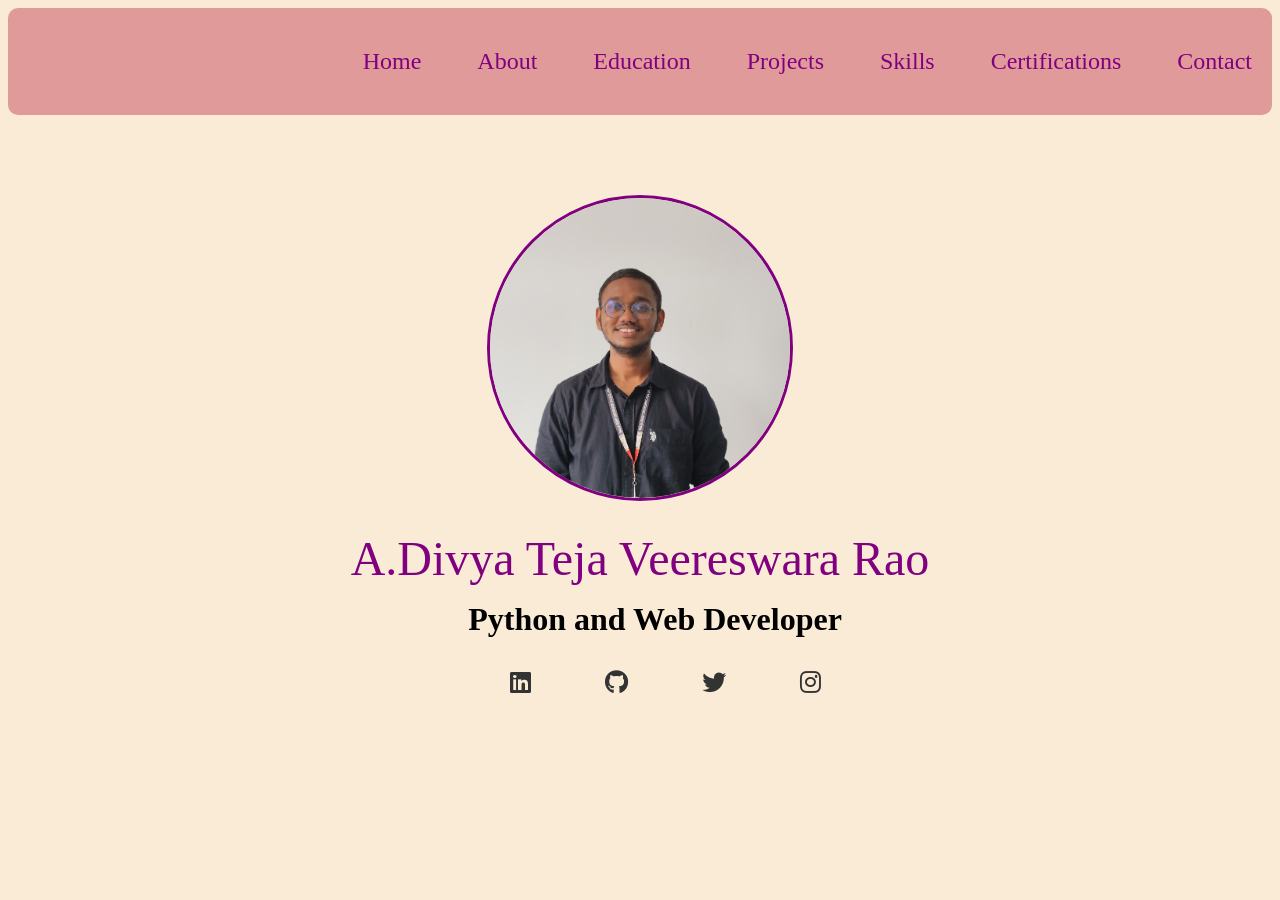
==== index.html @ 7b0cf191 "Add files via upload" ====
<!DOCTYPE html>
<html lang="en">
<head>
    <link rel="stylesheet" href="assets/css/styles.css">
    <link rel="stylesheet" href="https://cdnjs.cloudflare.com/ajax/libs/font-awesome/6.4.0/css/all.min.css"> 
    <meta charset="UTF-8">
    <meta name="viewport" content="width=device-width, initial-scale=1.0">
    <title>Portfolio</title>
</head>
<body>
    <header>
        <div class="links">
            <a href="/index.html">Home</a>
            <a href="/assets/html/about.html">About</a>
            <a href="/assets/html/education.html">Education</a>
            <a href="/assets/html/project.html">Projects</a>
            <a href="/assets/html/skills.html">Skills</a>
            <a href="/assets/html/certifications.html">Certifications</a>
            <a href="/assets/html/contact.html">Contact</a>
        </div>
    </header>

    <div class="image">
        <img src="./assets/img/img5.jpg" alt="Veeresh">
        <p id="name" >A.Divya Teja Veereswara Rao</p>
        <p id="start">Python and Web Developer</p>

        <!-- Social Media Icons -->
        <div class="social-icons">
            <a href="https://www.linkedin.com/in/adike-divya-teja-veereswara-rao-bb1bb0335/" target="_blank"><i class="fab fa-linkedin"></i></a>
            <a href="https://github.com/adikeveeresh" target="_blank"><i class="fab fa-github"></i></a>
            <a href="https://x.com/Aveeresh620628?t=LAhXcvhkvrmgzsROewZAlQ&s=09" target="_blank"><i class="fab fa-twitter"></i></a>

            <a href="https://www.instagram.com/veeresh_2205/?hl=en" target="_blank"><i class="fab fa-instagram"></i></a>
        </div>
    </div>
</body>
</html>
---- assets/css/styles.css ----
.links{
    
    padding-top: 20px;
    text-decoration: none;
    font-size: 1.5rem;
    padding-bottom: 20px;
    margin-left: auto;
    font-weight: 400;
    
    
}
a{
    padding-left: 50px;
    text-decoration: none;
    color: purple;
}
a:hover{
    color: rgb(9, 41, 222);
    font-size: larger;
    text-decoration: underline;
}
img{
    width: 300px;
    height: 300px;
    border-radius: 50%;
    margin: auto;
    border: 3px solid purple;
    object-fit: cover;
    
}
#name{
    text-decoration: none;
    padding-top: 30px;
    font-family: 'Times New Roman', Times, serif;
    font-size: 3rem;
    color: purple;
    font-weight:lighter;
    margin-bottom: 0px;
    margin-top: 0px;
   

}
.image{
    display: flex;
    flex-direction: column;
    text-align: center;
    margin-top: 80px;
}
body{
    background-color: antiquewhite;
}
#start{
    text-align: center;
    font-size: 2rem;
    margin-top: 15px;
    font-weight: bold;
    margin-left: 30px;
    
}
header{
    
    background-color: rgb(225, 154, 154);
   display: flex;
    padding: 20px;
    border-radius: 10px;
}
p::selection{
    color: red;
}
.social-icons a {
    margin: 0 10px;
    font-size: 24px;
    color: #333;
    transition: color 0.3s ease;
}

.social-icons a:hover {
    color: #0077b5; /* Change this per platform if you'd like */
}
#myimg{
    width: 300px;
    height: 400px;
    border-radius: 5px;
    margin: 80px;
    margin-right: 0px;
    border: none;
}

    

#intro{
    padding-top: 80px;
    font-weight: lighter;
    font-size: 1.5rem;
    
    text-align: justify;
    padding-right: 80px;
    
}
.arrow{
    color: green;
    font-weight: 900;
    font-size: 2rem;
}
.details{
    text-align: justify;
}
.detail{
    font-size: 2rem;
}
.value{
    font-size: 1.3rem;
    font-weight: lighter;
}
.hello{
    display: block;
    text-align: justify;
    margin-top: 0px;
    padding-left: 30px;
}
main{
    display: flex;
}
#clglogo{
    margin-top: 0px;
    width: 400px;
    height: 200px;
    border-radius: 0px;
}
.education1{
    background-color: rgb(33 37 41);
    margin-top: 20px;
    border: 3px solid black;
    width: 405px;
    color: white;
}
#edu{
    display: flex;
    padding: auto;
    gap: 50px;
    
}
.branch{
    font-size: 1.5rem;
    text-align: left;
    padding-left: 10px;
    margin-top: 0px;
    padding-top: 0px;
    margin-bottom: 0px;

}

ul{
    text-align: left;
    padding-left: 20px;
    padding-top: 0px;
    font-size: 1.2rem;
    margin-top: 10px;
}
#branch2{
    font-size: 1.5rem;
    padding-left: 10px;
    margin-top: 10px;
    margin-bottom: 0px;
}
h3{
    margin-top: 10px;
    padding-left: 10px;
    margin-bottom: 0px;
}
@media(max-width:400px){
    #edu{
        flex-direction: column;
    }
    .links{
        display: grid;
        grid-template-columns: (3,fr);
    }
    #abc{
        flex-direction: column;
        justify-content: center;
    }
}
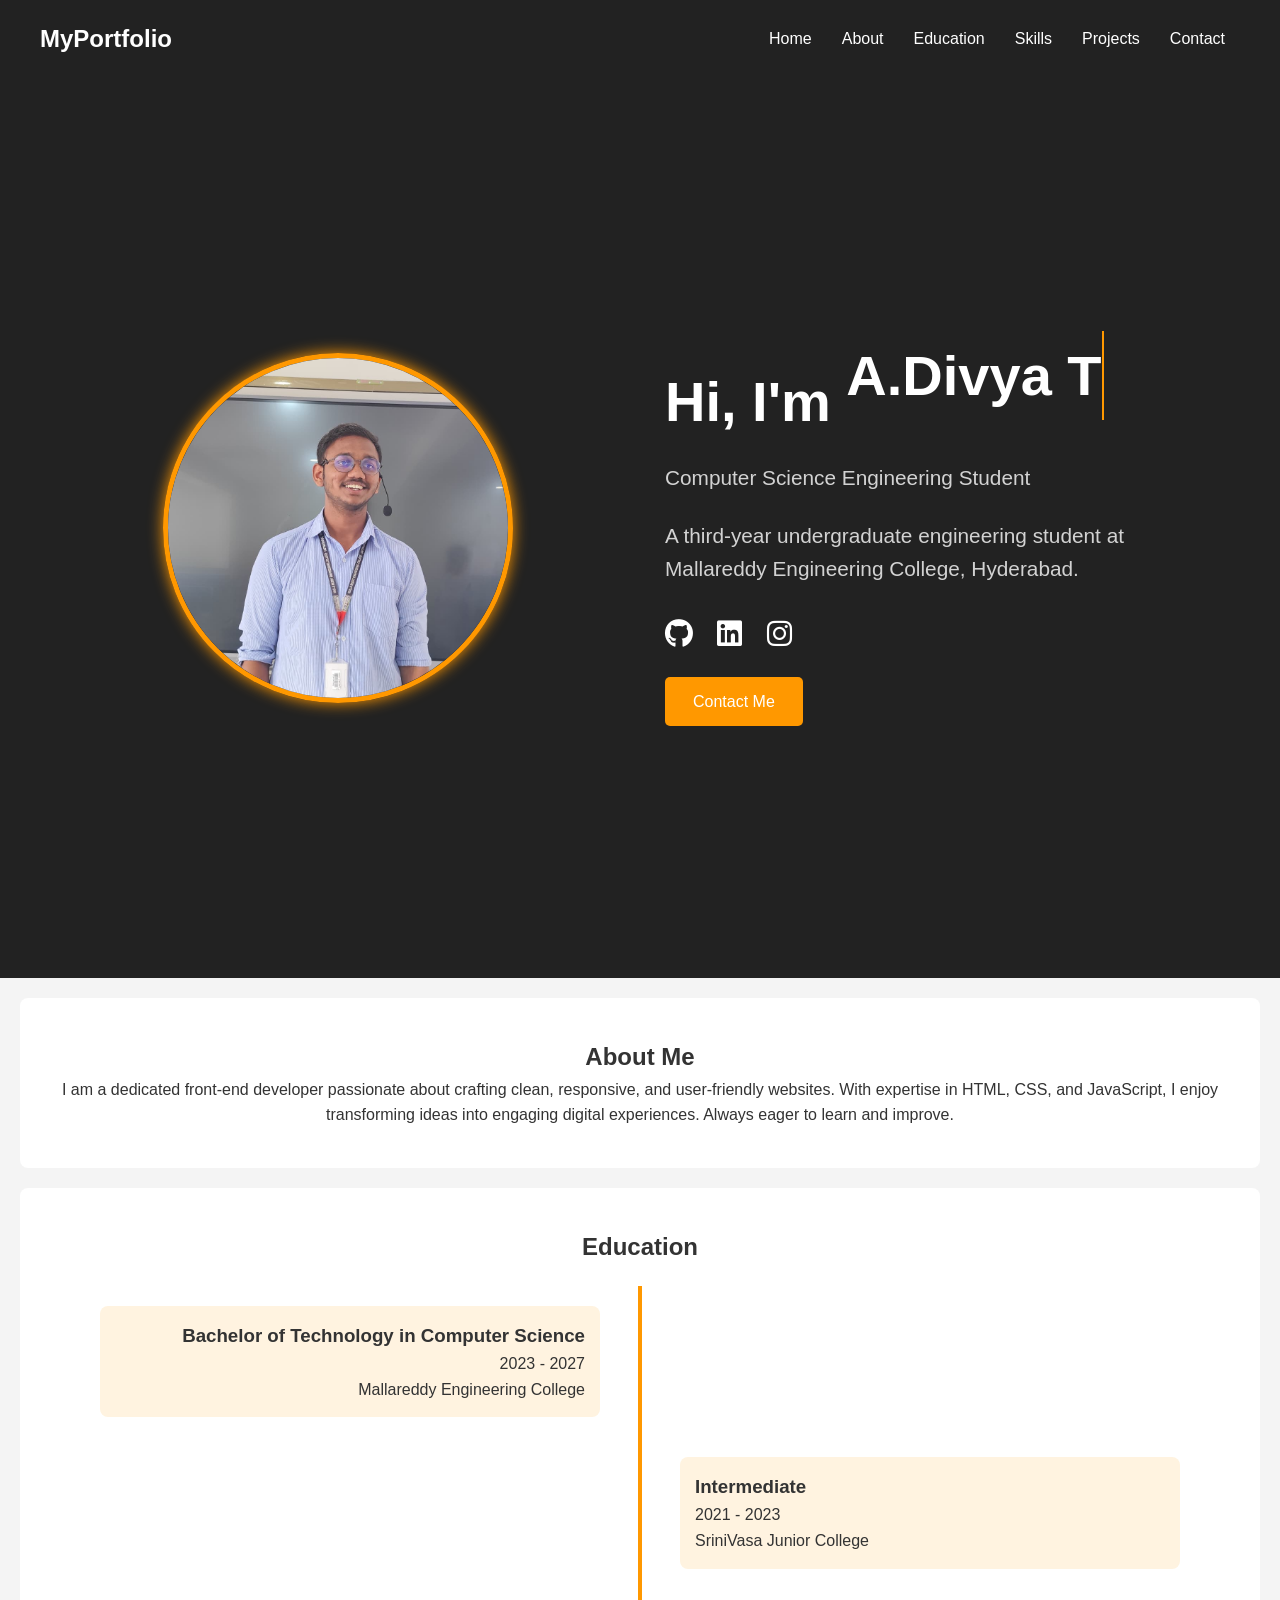
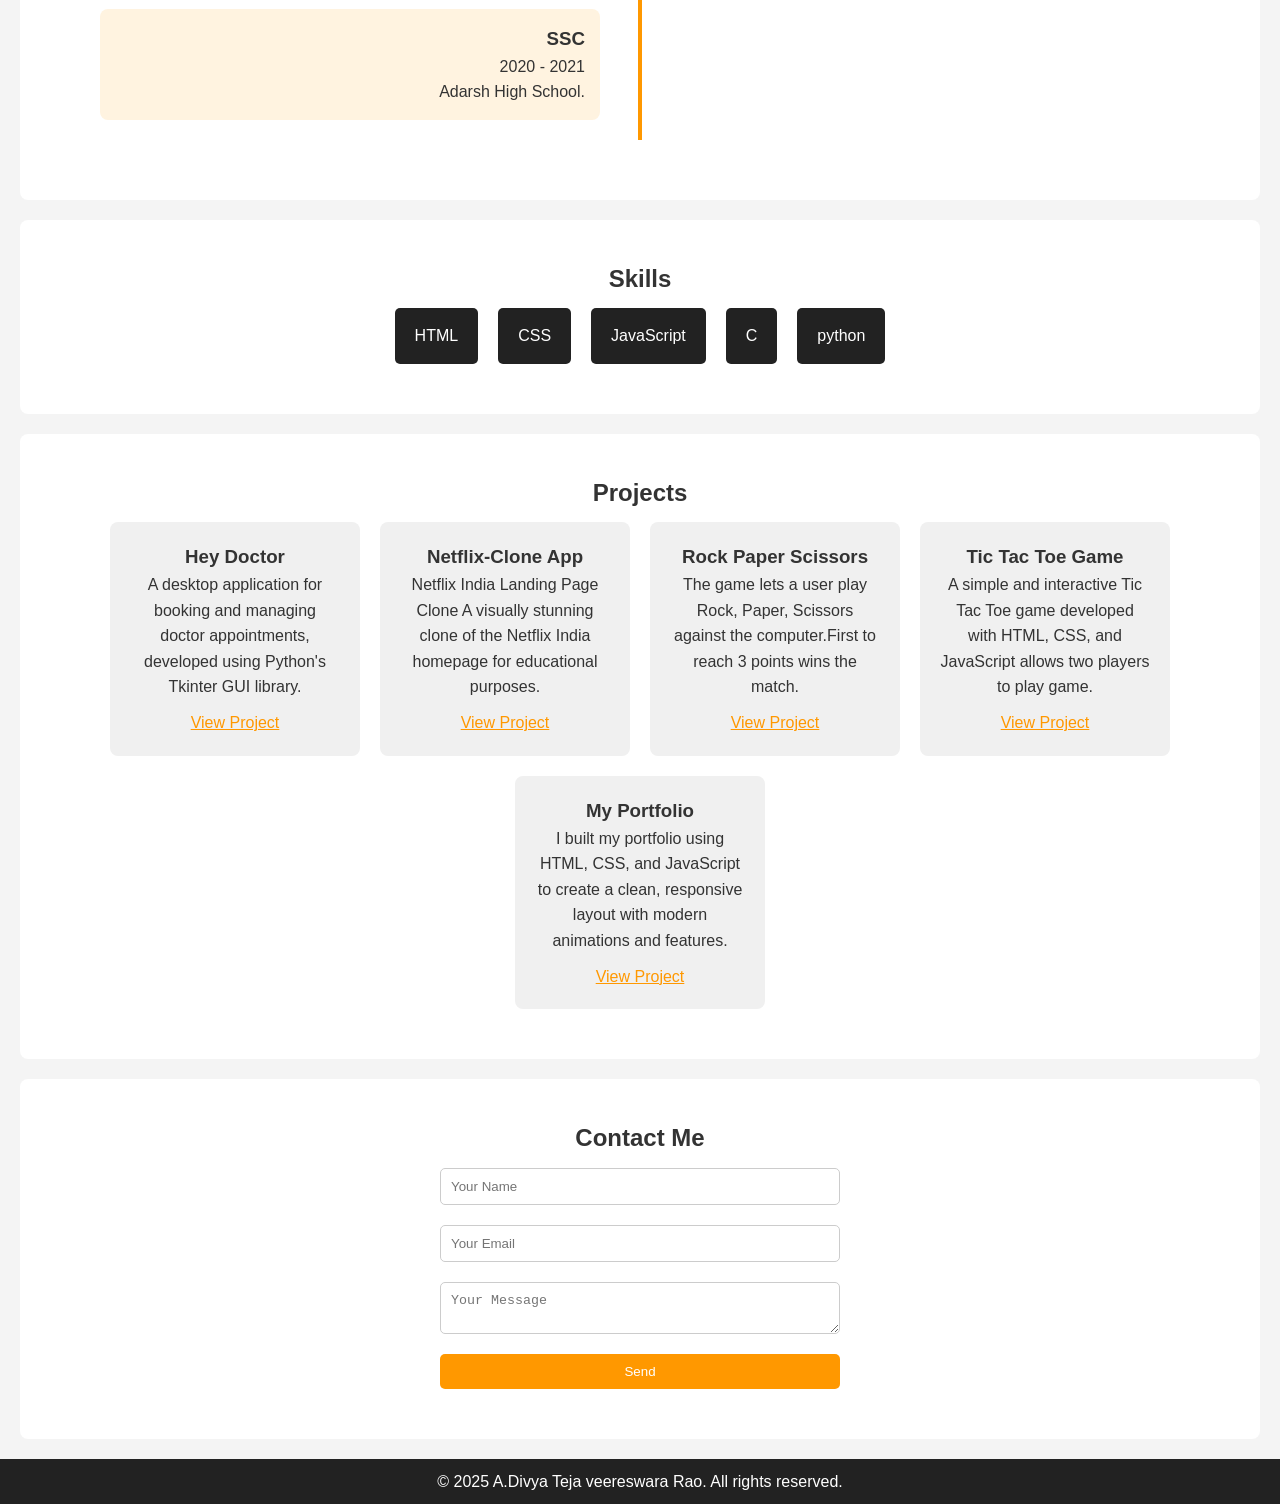
==== commit ecc5ef96: "Add files via upload" ====
--- a/index.html
+++ b/index.html
@@ -1,38 +1,154 @@
 <!DOCTYPE html>
 <html lang="en">
+
 <head>
-    <link rel="stylesheet" href="assets/css/styles.css">
-    <link rel="stylesheet" href="https://cdnjs.cloudflare.com/ajax/libs/font-awesome/6.4.0/css/all.min.css"> 
-    <meta charset="UTF-8">
+    <meta charset="UTF-8" />
     <meta name="viewport" content="width=device-width, initial-scale=1.0">
-    <title>Portfolio</title>
+    <title>My Portfolio</title>
+    <link rel="stylesheet" href="./styles.css" />
+    <!-- Font Awesome CDN -->
+    <link rel="stylesheet" href="https://cdnjs.cloudflare.com/ajax/libs/font-awesome/6.4.0/css/all.min.css" />
 </head>
+
 <body>
+
+    <!-- Navbar -->
     <header>
-        <div class="links">
-            <a href="/index.html">Home</a>
-            <a href="/assets/html/about.html">About</a>
-            <a href="/assets/html/education.html">Education</a>
-            <a href="/assets/html/project.html">Projects</a>
-            <a href="/assets/html/skills.html">Skills</a>
-            <a href="/assets/html/certifications.html">Certifications</a>
-            <a href="/assets/html/contact.html">Contact</a>
-        </div>
+        <nav>
+            <div class="logo">MyPortfolio</div>
+            <ul class="nav-links">
+                <li><a href="#home">Home</a></li>
+                <li><a href="#about">About</a></li>
+                <li><a href="#education">Education</a></li>
+                <li><a href="#skills">Skills</a></li>
+                <li><a href="#projects">Projects</a></li>
+                <li><a href="#contact">Contact</a></li>
+            </ul>
+        </nav>
     </header>
 
-    <div class="image">
-        <img src="./assets/img/img5.jpg" alt="Veeresh">
-        <p id="name" >A.Divya Teja Veereswara Rao</p>
-        <p id="start">Python and Web Developer</p>
+    <!-- Home Section -->
+    <section id="home" class="home split-home">
+        <div class="home-left">
+            <img src="./veeresh.jpeg" alt="Profile Picture" class="profile-pic" />
+        </div>
+        <div class="home-right">
+            <h1>Hi, I'm <span id="typed-text"></span></h1>
+            <p>Computer Science Engineering Student</p>
+            <p>A third-year undergraduate engineering student at Mallareddy Engineering College, Hyderabad.</p>
+            <div class="social-icons">
+                <a href="https://github.com/adikeveeresh" target="_blank" aria-label="GitHub"><i class="fab fa-github"></i></a>
+                <a href="https://www.linkedin.com/in/adike-divya-teja-veereswara-rao-bb1bb0335/" target="_blank" aria-label="LinkedIn"><i class="fab fa-linkedin"></i></a>
+                <a href="https://www.instagram.com/veeresh_2205?igsh=MXA4cWM4aGc0bGJrMg==" target="_blank" aria-label="Instagram"><i class="fab fa-instagram"></i></a>
+            </div>
+            <a href="#contact" class="btn">Contact Me</a>
+        </div>
+    </section>
 
-        <!-- Social Media Icons -->
-        <div class="social-icons">
-            <a href="https://www.linkedin.com/in/adike-divya-teja-veereswara-rao-bb1bb0335/" target="_blank"><i class="fab fa-linkedin"></i></a>
-            <a href="https://github.com/adikeveeresh" target="_blank"><i class="fab fa-github"></i></a>
-            <a href="https://x.com/Aveeresh620628?t=LAhXcvhkvrmgzsROewZAlQ&s=09" target="_blank"><i class="fab fa-twitter"></i></a>
+    <!-- About Section -->
+    <section id="about" class="about fade-in">
+        <h2>About Me</h2>
+        <p>
+            I am a dedicated front-end developer passionate about crafting clean, responsive, and user-friendly
+            websites. With expertise in HTML, CSS, and JavaScript, I enjoy transforming ideas into engaging digital
+            experiences. Always eager to learn and improve.
+        </p>
+    </section>
 
-            <a href="https://www.instagram.com/veeresh_2205/?hl=en" target="_blank"><i class="fab fa-instagram"></i></a>
+    <!-- Education Section -->
+    <section id="education" class="education fade-in">
+        <h2>Education</h2>
+        <div class="timeline">
+            <div class="timeline-item">
+                <div class="timeline-content">
+                    <h3>Bachelor of Technology in Computer Science</h3>
+                    <span>2023 - 2027</span>
+                    <p>Mallareddy Engineering College</p>
+                </div>
+            </div>
+            <div class="timeline-item">
+                <div class="timeline-content">
+                    <h3>Intermediate</h3>
+                    <span>2021 - 2023</span>
+                    <p>SriniVasa Junior College</p>
+                </div>
+            </div>
+            <div class="timeline-item">
+                <div class="timeline-content">
+                    <h3>SSC</h3>
+                    <span>2020 - 2021</span>
+                    <p>Adarsh High School.</p>
+                </div>
+            </div>
         </div>
-    </div>
+    </section>
+
+    <!-- Skills Section -->
+    <section id="skills" class="skills fade-in">
+        <h2>Skills</h2>
+        <div class="skill-list">
+            <div class="skill-card">HTML</div>
+            <div class="skill-card">CSS</div>
+            <div class="skill-card">JavaScript</div>
+            <div class="skill-card">C</div>
+            <div class="skill-card">python</div>
+        </div>
+    </section>
+
+    <!-- Projects Section -->
+    <section id="projects" class="projects slide-right">
+        <h2>Projects</h2>
+        <div class="project-list">
+            <div class="project-card">
+                <h3>Hey Doctor</h3>
+                <p>A desktop application for booking and managing doctor appointments, developed using Python's Tkinter
+                    GUI library.</p>
+                <a href="https://github.com/adikeveeresh/doctors-appointment" target="_blank">View Project</a>
+            </div>
+            <div class="project-card">
+                <h3>Netflix-Clone App</h3>
+                <p>Netflix India Landing Page Clone A visually stunning clone of the Netflix India homepage for
+                    educational purposes.</p>
+                <a href="https://github.com/adikeveeresh/Netflix-clone" target="_blank">View Project</a>
+            </div>
+            <div class="project-card">
+                <h3>Rock Paper Scissors </h3>
+                <p>The game lets a user play Rock, Paper, Scissors against the computer.First to reach 3 points wins the
+                    match. </p>
+                <a href="https://rock-paper-scissors-brown-eta.vercel.app/" target="_blank">View Project</a>
+            </div>
+            <div class="project-card">
+                <h3>Tic Tac Toe Game</h3>
+                <p>A simple and interactive Tic Tac Toe game developed with HTML, CSS, and JavaScript allows two players
+                    to play game.</p>
+                <a href="https://tic-tac-toe-eight-ebon-24.vercel.app/" target="_blank">View Project</a>
+            </div>
+            <div class="project-card">
+                <h3>My Portfolio</h3>
+                <p>I built my portfolio using HTML, CSS, and JavaScript to create a clean, responsive layout with modern
+                    animations and  features. </p>
+                <a href="#" target="_blank">View Project</a>
+            </div>
+        </div>
+    </section>
+
+    <!-- Contact Section -->
+    <section id="contact" class="contact fade-in">
+        <h2>Contact Me</h2>
+        <form id="contactForm">
+            <input type="text" placeholder="Your Name" required>
+            <input type="email" placeholder="Your Email" required>
+            <textarea placeholder="Your Message" required></textarea>
+            <button type="submit">Send</button>
+        </form>
+    </section>
+
+    <!-- Footer -->
+    <footer>
+        <p>© 2025 A.Divya Teja veereswara Rao. All rights reserved.</p>
+    </footer>
+
+    <script src="./app.js"></script>
 </body>
-</html>
+
+</html>
--- a/styles.css
+++ b/styles.css
@@ -0,0 +1,98 @@
+* { margin: 0; padding: 0; box-sizing: border-box; }
+body {
+    font-family: 'Arial', sans-serif;
+    line-height: 1.6;
+    background: #f4f4f4;
+    color: #333;
+}
+
+/* Navbar */
+header { background: #222; padding: 20px 40px; position: sticky; top: 0; z-index: 100; }
+nav { display: flex; justify-content: space-between; align-items: center; }
+.logo { color: white; font-size: 1.5em; font-weight: bold; }
+.nav-links { list-style: none; display: flex; }
+.nav-links li { margin: 0 15px; }
+.nav-links a { text-decoration: none; color: white; transition: 0.3s; }
+.nav-links a:hover { color: #ff9800; }
+
+/* Home Split Layout */
+.split-home {
+    display: flex;
+    height: 100vh;
+    padding: 0 60px;
+    align-items: center;
+    justify-content: center;
+    gap: 50px;
+    background: #222;
+    color: white;
+}
+.home-left { flex: 1; display: flex; justify-content: center; align-items: center; }
+.profile-pic {
+    width: 350px; height: 350px; border-radius: 50%; object-fit: cover;
+    border: 5px solid #ff9800; box-shadow: 0 0 15px #ff9800;
+}
+.home-right { flex: 1; text-align: left; }
+.home-right h1 { font-size: 3.5rem; margin-bottom: 15px; }
+.home-right p { font-size: 1.3rem; margin-bottom: 25px; opacity: 0.8; }
+
+/* Social Icons */
+.social-icons a {
+    color: white; font-size: 1.8rem; margin-right: 20px;
+    transition: color 0.3s ease; text-decoration: none;
+}
+.social-icons a:hover { color: #ff9800; }
+
+.btn {
+    display: inline-block; margin-top: 20px; padding: 12px 28px;
+    background: #ff9800; color: white; text-decoration: none;
+    border-radius: 5px; transition: all 0.3s ease;
+}
+.btn:hover { background: #e67e22; transform: translateY(-3px); }
+
+/* Typing Effect */
+#typed-text { border-right: 2px solid #ff9800; white-space: nowrap; overflow: hidden; display: inline-block; }
+
+/* Section styling */
+section { padding: 60px 20px; text-align: center; }
+.about, .skills, .projects, .contact, .education {
+    background: #fff; margin: 20px; border-radius: 8px; padding: 40px;
+}
+
+/* Skills */
+.skill-list { display: flex; justify-content: center; flex-wrap: wrap; }
+.skill-card { padding: 15px 20px; background: #222; color: white; margin: 10px; border-radius: 5px; }
+
+/* Projects */
+.project-list { display: flex; flex-wrap: wrap; justify-content: center; }
+.project-card { background: #f0f0f0; border-radius: 8px; margin: 10px; padding: 20px; width: 250px; }
+.project-card a { display: inline-block; margin-top: 10px; color: #ff9800; }
+
+/* Education Timeline */
+.timeline { position: relative; margin: 20px 0; }
+.timeline::before {
+    content: ''; position: absolute; left: 50%; top: 0; bottom: 0;
+    width: 4px; background: #ff9800; transform: translateX(-50%);
+}
+.timeline-item { position: relative; width: 50%; padding: 20px 40px; box-sizing: border-box; }
+.timeline-item:nth-child(odd) { left: 0; text-align: right; }
+.timeline-item:nth-child(even) { left: 50%; text-align: left; }
+.timeline-content { background: #fff3e0; padding: 15px; border-radius: 8px; opacity: 0; }
+
+/* Animations */
+.fade-in { opacity: 0; transform: translateY(20px); }
+.fade-in-show { animation: fadeInUp 1s forwards; }
+@keyframes fadeInUp { to { opacity: 1; transform: translateY(0); } }
+
+.slide-right { opacity: 0; transform: translateX(50px); }
+.slide-right-show { animation: slideInRight 1s forwards; }
+@keyframes slideInRight { to { opacity: 1; transform: translateX(0); } }
+
+/* Form */
+form { max-width: 400px; margin: auto; display: flex; flex-direction: column; }
+form input, form textarea, form button {
+    margin: 10px 0; padding: 10px; border-radius: 5px; border: 1px solid #ccc;
+}
+form button { background: #ff9800; color: white; cursor: pointer; border: none; }
+
+/* Footer */
+footer { background: #222; color: white; padding: 10px; text-align: center; }
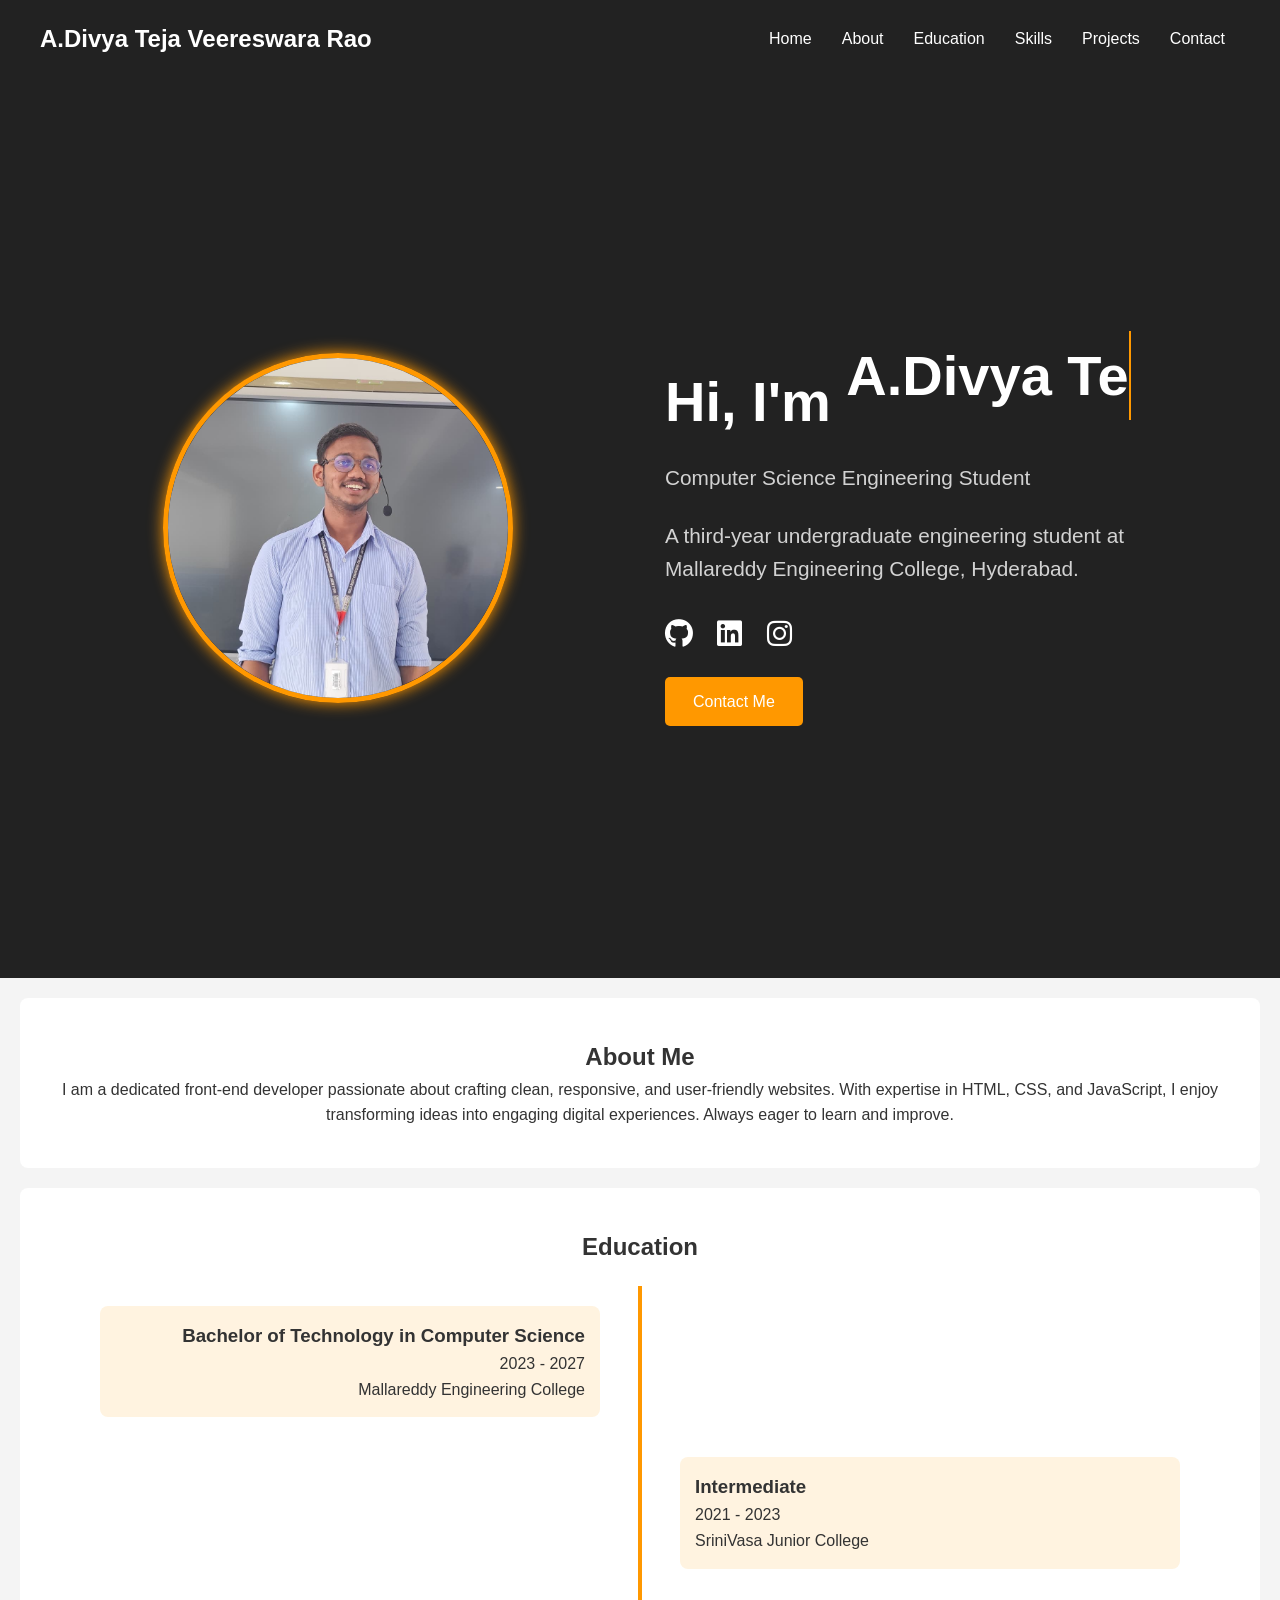
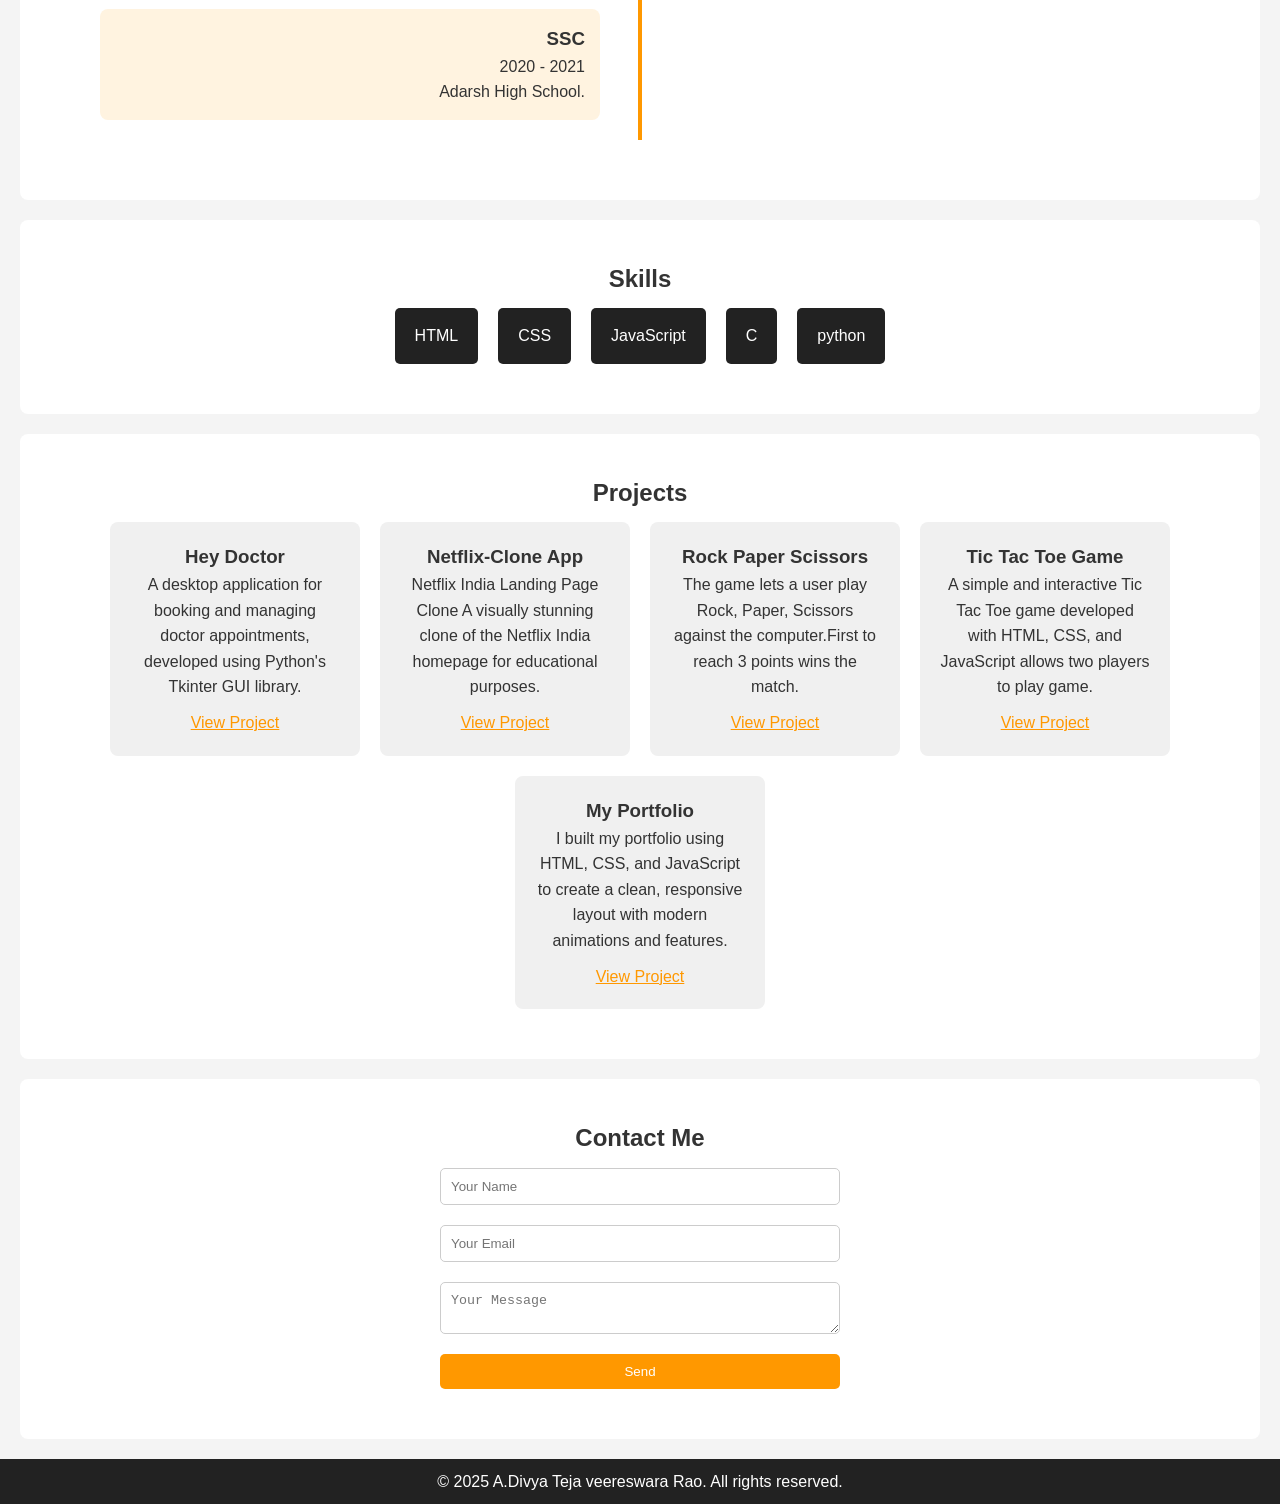
==== commit f63f9964: "Update index.html" ====
--- a/index.html
+++ b/index.html
@@ -15,7 +15,7 @@
     <!-- Navbar -->
     <header>
         <nav>
-            <div class="logo">MyPortfolio</div>
+            <div class="logo">A.Divya Teja Veereswara Rao</div>
             <ul class="nav-links">
                 <li><a href="#home">Home</a></li>
                 <li><a href="#about">About</a></li>
@@ -151,4 +151,5 @@
     <script src="./app.js"></script>
 </body>
 
-</html>+
+</html>
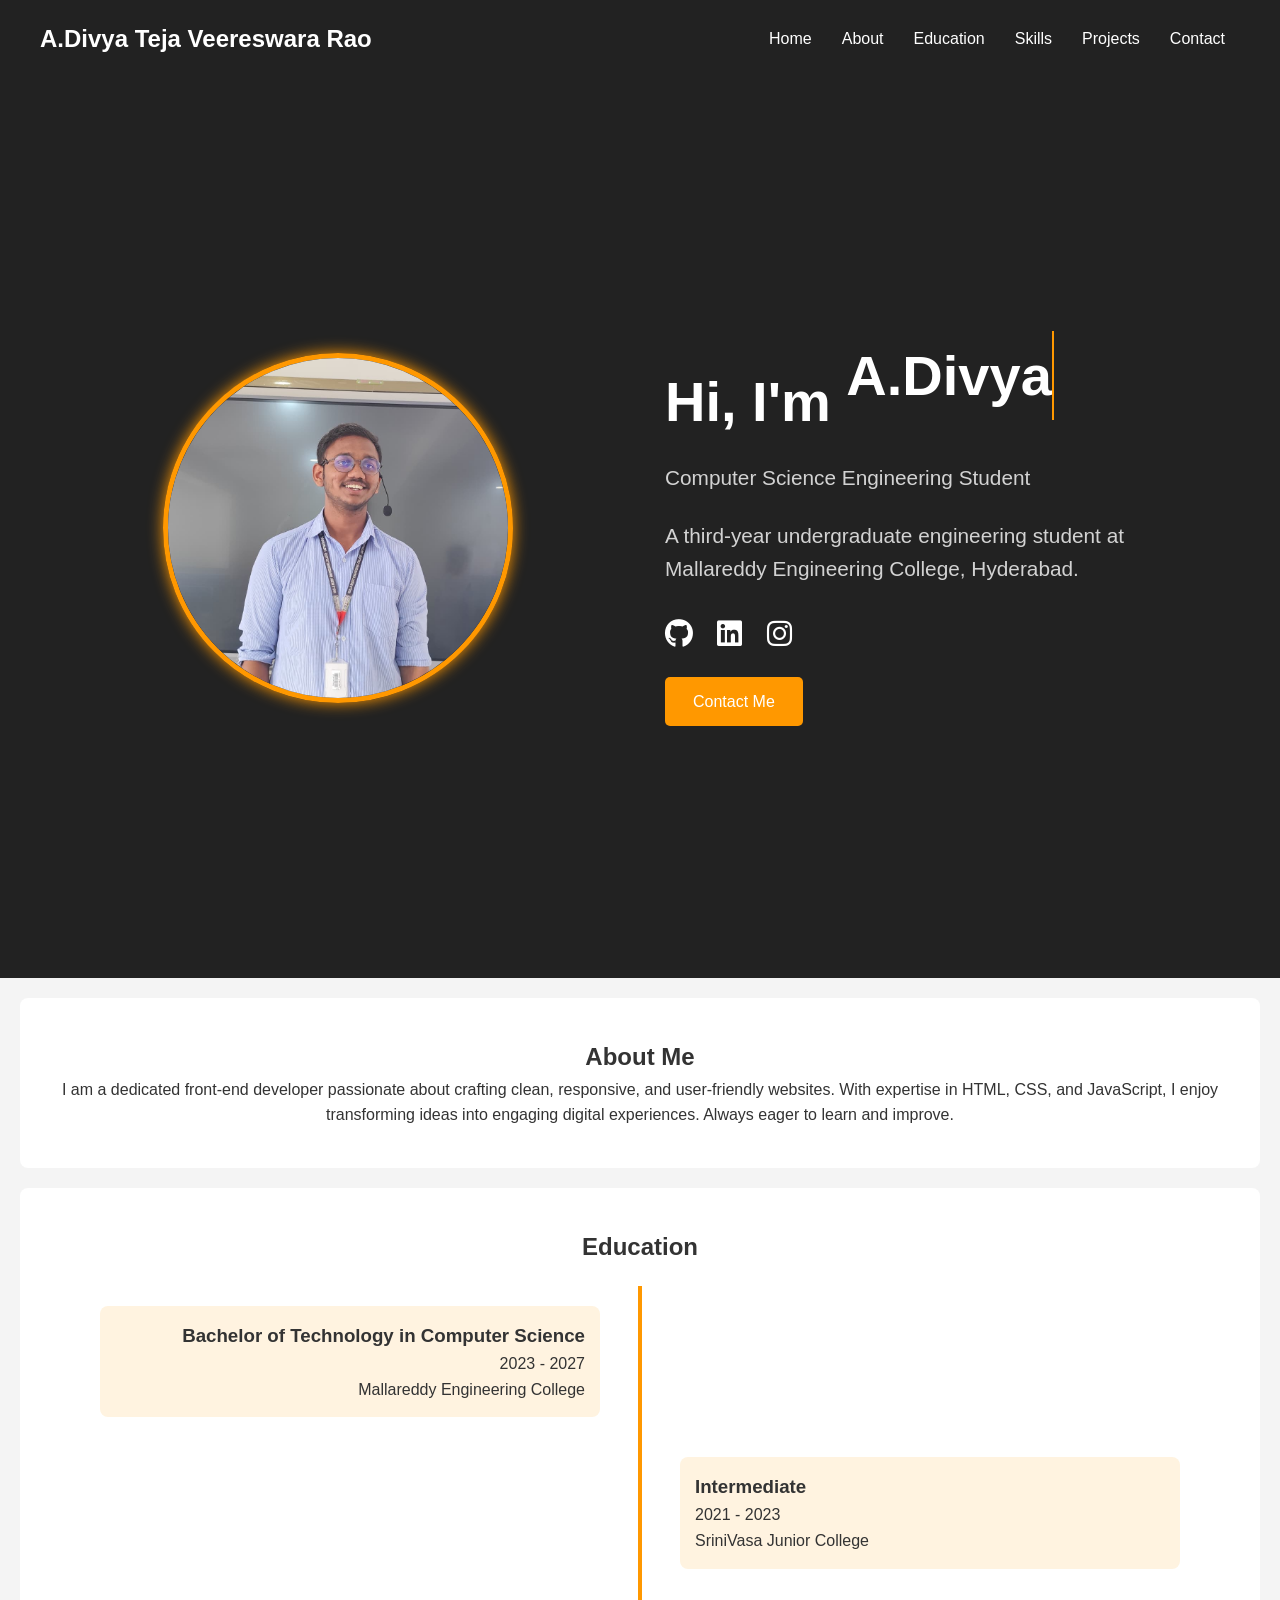
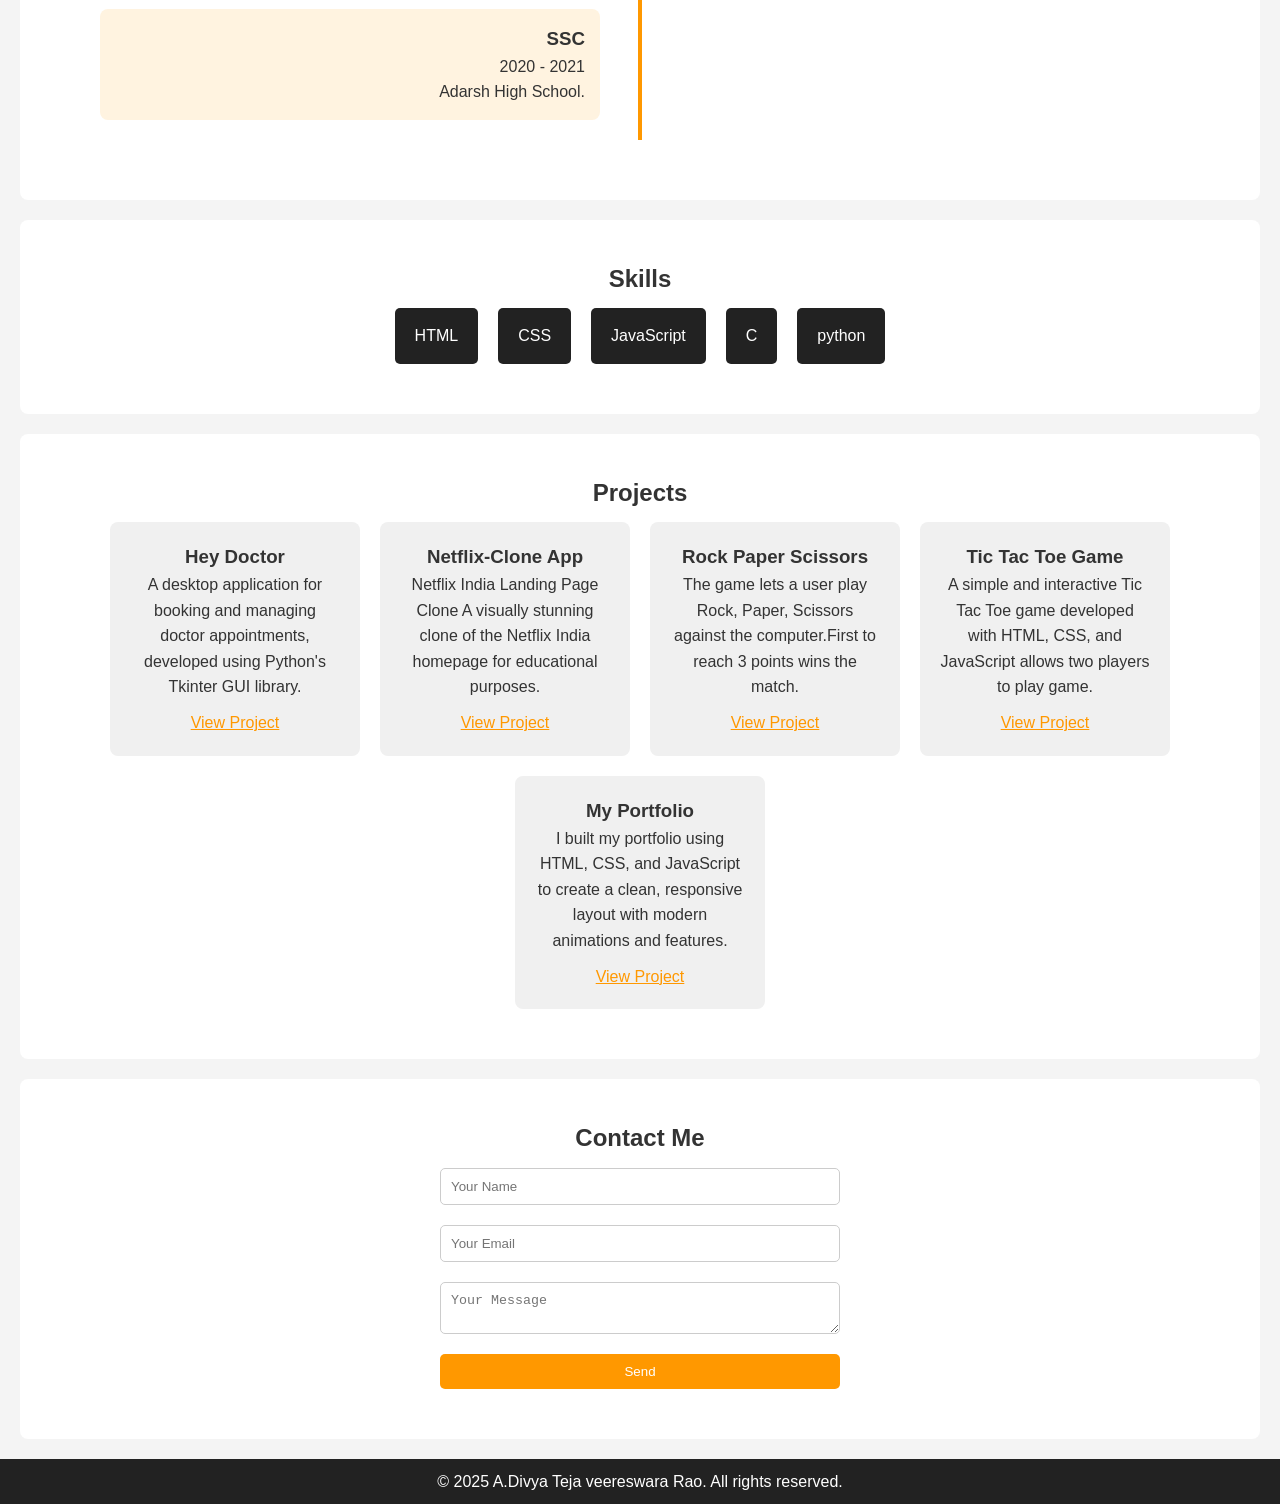
==== commit 8d5fa978: "Update index.html" ====
--- a/index.html
+++ b/index.html
@@ -127,7 +127,7 @@
                 <h3>My Portfolio</h3>
                 <p>I built my portfolio using HTML, CSS, and JavaScript to create a clean, responsive layout with modern
                     animations and  features. </p>
-                <a href="#" target="_blank">View Project</a>
+                <a href="https://github.com/adikeveeresh/portfolio" target="_blank">View Project</a>
             </div>
         </div>
     </section>
@@ -153,3 +153,4 @@
 
 
 </html>
+
